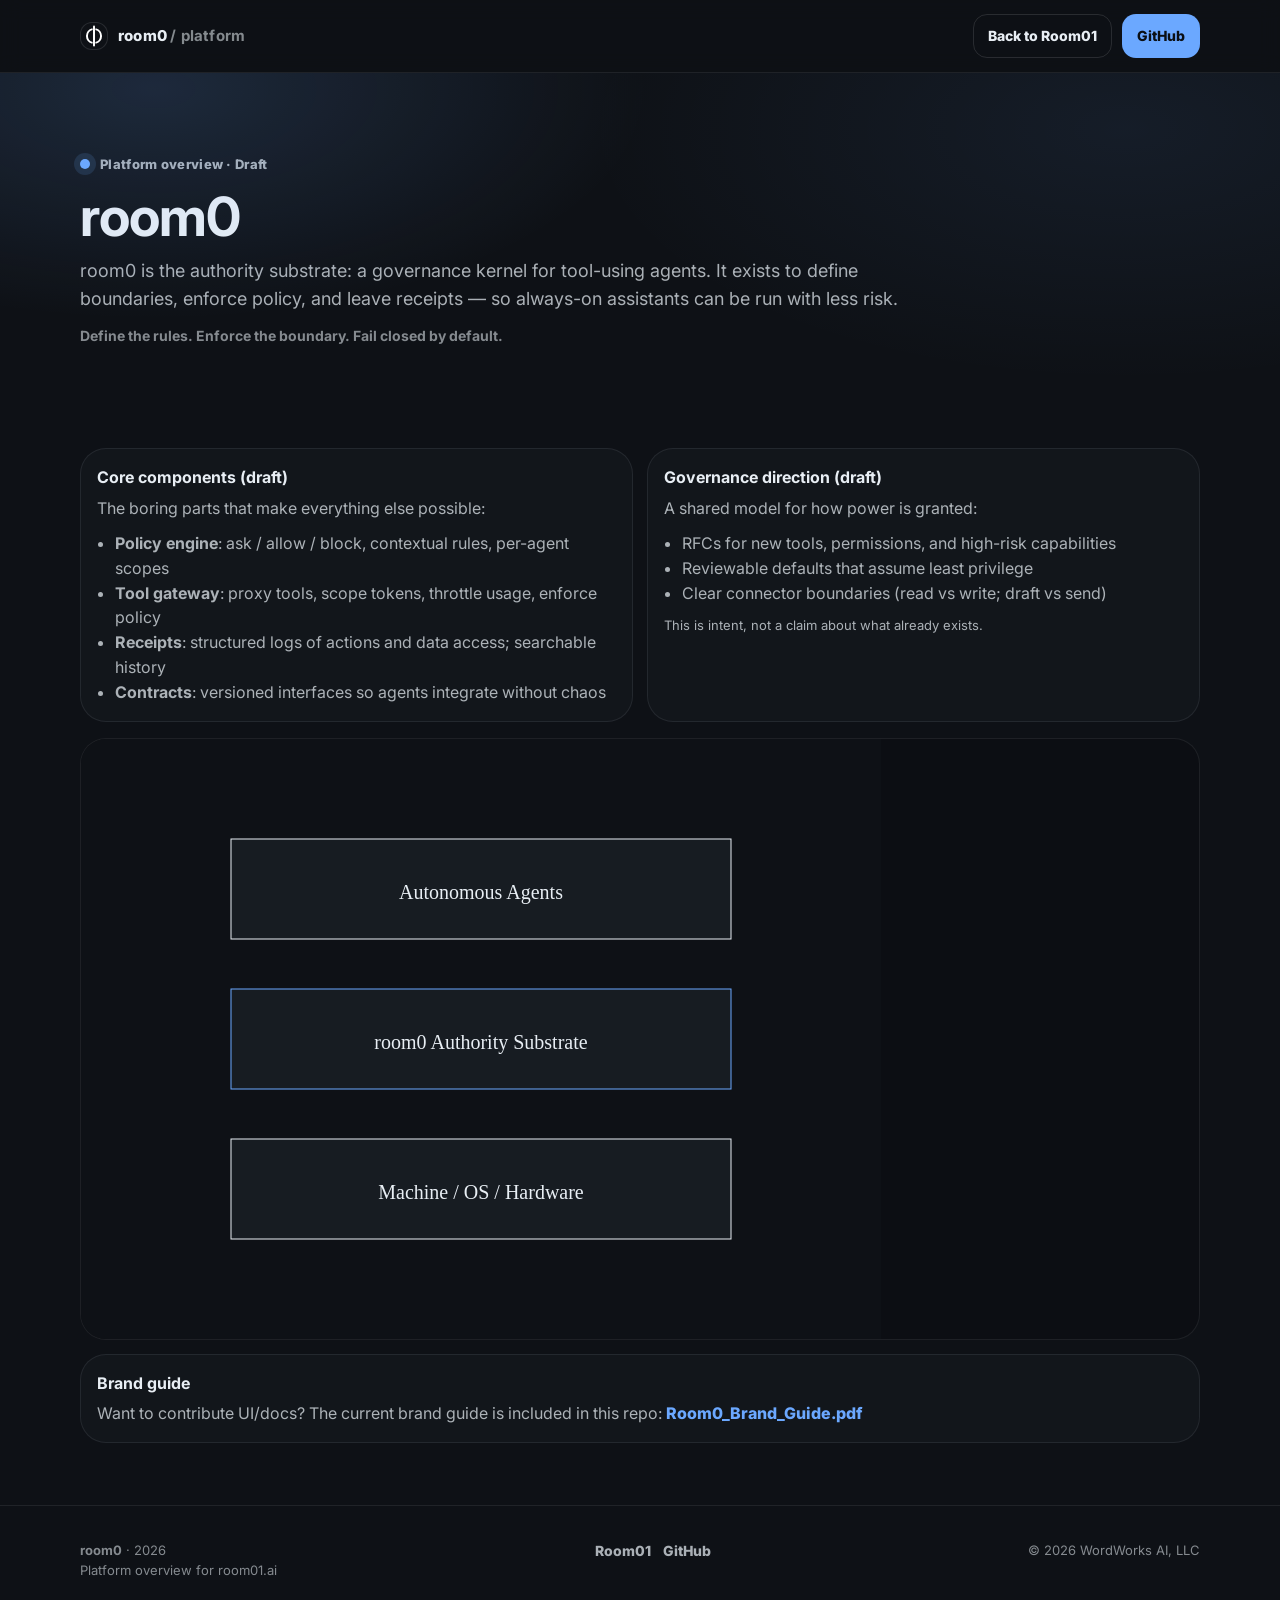
==== room0/index.html @ 75118dae "Initial import of room01.ai static landing page" ====
<!doctype html>
<html lang="en">
<head>
  <meta charset="utf-8" />
  <meta name="viewport" content="width=device-width,initial-scale=1" />
  <meta name="theme-color" content="#0E1116" />
  <title>room0 — authority substrate for autonomous systems</title>
  <meta name="description" content="room0 is the governance kernel behind room01: policy engine, tool gateway, receipts, and versioned contracts for running tool-using agents on an appliance." />

  <link rel="icon" href="../assets/favicon.svg" type="image/svg+xml" />

  <link rel="preconnect" href="https://fonts.googleapis.com">
  <link rel="preconnect" href="https://fonts.gstatic.com" crossorigin>
  <link href="https://fonts.googleapis.com/css2?family=Inter:wght@400;600;700;800;900&family=JetBrains+Mono:wght@400;600&display=swap" rel="stylesheet">

  <link rel="stylesheet" href="../styles.css" />
</head>

<body>
  <a class="skip" href="#main">Skip to content</a>

  <header class="site-header">
    <div class="container header-inner">
      <a class="brand" href="../">
        <span class="brand-mark" aria-hidden="true">
          <img src="../assets/room01-icon-mono-white.svg" alt="" class="brand-mark-img" loading="eager" decoding="async"/></span>
        <span class="brand-name">room0 <span class="muted">/ platform</span></span>
      </a>

      <nav class="nav" aria-label="Primary">
        <a class="btn btn-ghost" href="../">Back to Room01</a>
        <a class="btn btn-primary" href="https://github.com/WORDWORKS-ORG/room01" target="_blank" rel="noreferrer">GitHub</a>
      </nav>
    </div>
  </header>

  <main id="main">
    <section class="hero" style="padding-bottom: 40px;">
      <div class="container">
        <p class="kicker"><span class="dot"></span> Platform overview · Draft</p>
        <h1>room0</h1>
        <p class="lead" style="max-width: 860px;">
          room0 is the authority substrate: a governance kernel for tool-using agents.
          It exists to define boundaries, enforce policy, and leave receipts — so always-on assistants can be run with less risk.
        </p>
        <p class="tagline"><b>Define the rules.</b> <span style="color: var(--muted2);">Enforce the boundary. Fail closed by default.</span></p>
      </div>
    </section>

    <section class="section">
      <div class="container">
        <div class="grid-2">
          <div class="item reveal">
            <h3>Core components (draft)</h3>
            <p style="margin:0 0 10px; color: var(--muted);">
              The boring parts that make everything else possible:
            </p>
            <ul style="margin:0; padding-left: 18px; color: var(--muted);">
              <li><b>Policy engine</b>: ask / allow / block, contextual rules, per-agent scopes</li>
              <li><b>Tool gateway</b>: proxy tools, scope tokens, throttle usage, enforce policy</li>
              <li><b>Receipts</b>: structured logs of actions and data access; searchable history</li>
              <li><b>Contracts</b>: versioned interfaces so agents integrate without chaos</li>
            </ul>
          </div>

          <div class="item reveal">
            <h3>Governance direction (draft)</h3>
            <p style="margin:0 0 10px; color: var(--muted);">
              A shared model for how power is granted:
            </p>
            <ul style="margin:0; padding-left: 18px; color: var(--muted);">
              <li>RFCs for new tools, permissions, and high-risk capabilities</li>
              <li>Reviewable defaults that assume least privilege</li>
              <li>Clear connector boundaries (read vs write; draft vs send)</li>
            </ul>
            <p class="fineprint" style="margin-top: 10px;">
              This is intent, not a claim about what already exists.
            </p>
          </div>
        </div>

        <div class="diagram reveal" style="margin-top: 16px;">
          <img src="../assets/authority_substrate_diagram.svg" alt="Diagram: Autonomous agents above room0 authority substrate above machine / OS / hardware" loading="lazy">
        </div>

        <div class="item reveal" style="margin-top: 14px;">
          <h3>Brand guide</h3>
          <p style="margin:0; color: var(--muted);">
            Want to contribute UI/docs? The current brand guide is included in this repo:
            <a class="link" href="../brand/Room0_Brand_Guide.pdf">Room0_Brand_Guide.pdf</a>
          </p>
        </div>
      </div>
    </section>

  </main>

  <footer class="site-footer">
    <div class="container footer-inner">
      <div class="footer-note">
        <b>room0</b> · <span class="js-year"></span><br/>
        Platform overview for room01.ai
      </div>

      <div class="footer-links">
        <a href="../">Room01</a>
        <a href="https://github.com/WORDWORKS-ORG/room01" target="_blank" rel="noreferrer">GitHub</a>
      </div>

      <div class="copyright">
        © <span class="js-year"></span> WordWorks AI, LLC
      </div>

</div>
  </footer>

  <script src="../script.js"></script>
</body>
</html>
---- styles.css ----
/* Room01 / Room0 landing page (final)
   Principles: silence over noise, geometry over illustration, space over decoration.
*/

:root{
  --bg: #0E1116;
  --surface: #171C22;
  --surface2: rgba(23, 28, 34, .6);
  --text: #E8EEF4;
  --muted: rgba(232,238,244,.72);
  --muted2: rgba(232,238,244,.55);
  --border: rgba(232,238,244,.12);
  --border2: rgba(232,238,244,.08);
  --accent: #6BA8FF;
  --accentSoft: rgba(107,168,255,.18);
  --shadow: 0 18px 55px rgba(0,0,0,.45);
  --radius: 18px;
  --radius2: 26px;
  --max: 1120px;
  --ring: 0 0 0 3px rgba(107,168,255,.22);
  --font: "Inter", ui-sans-serif, system-ui, -apple-system, Segoe UI, Roboto, Helvetica, Arial, "Apple Color Emoji","Segoe UI Emoji";
  --mono: "JetBrains Mono", ui-monospace, SFMono-Regular, Menlo, Monaco, Consolas, "Liberation Mono", "Courier New", monospace;
}

*{ box-sizing:border-box; }
html{ scroll-behavior:smooth; }
body{
  margin:0;
  font-family: var(--font);
  color: var(--text);
  background: var(--bg);
  line-height:1.55;
}

img{ max-width:100%; display:block; }
a{ color: inherit; }
.container{ width:min(var(--max), calc(100% - 40px)); margin:0 auto; }

.skip{
  position:absolute; left:-999px; top:auto;
  width:1px; height:1px; overflow:hidden;
}
.skip:focus{
  left:20px; top:16px; width:auto; height:auto;
  padding:10px 12px;
  background: var(--surface);
  border: 1px solid var(--border);
  border-radius: 12px;
  z-index: 9999;
  box-shadow: var(--shadow);
}


/* A11y */
.sr-only{
  position:absolute;
  width:1px;
  height:1px;
  padding:0;
  margin:-1px;
  overflow:hidden;
  clip:rect(0,0,0,0);
  border:0;
}

/* Header */
.site-header{
  position: sticky;
  top: 0;
  z-index: 30;
  backdrop-filter: blur(10px);
  background: rgba(14,17,22,.72);
  border-bottom: 1px solid var(--border2);
}
.header-inner{
  display:flex;
  align-items:center;
  justify-content:space-between;
  gap:16px;
  padding: 14px 0;
}

.brand{
  display:flex;
  align-items:center;
  gap:10px;
  text-decoration:none;
  font-weight: 800;
  letter-spacing:.2px;
}
.brand-mark{
  width: 28px; height: 28px;
  border-radius: 12px;
  border: 1px solid var(--border);
  background: var(--bg);
  display:grid; place-items:center;
}

.brand-mark-img{
  width: 22px;
  height: 22px;
  display:block;
}
.brand-mark svg{ width: 22px; height: 22px; }
.brand-name{ font-size: 15px; }
.brand-name .muted{ color: var(--muted2); font-weight: 700; }

.nav{
  display:flex;
  align-items:center;
  gap:10px;
}
.nav-toggle{
  display:none;
  background: transparent;
  color: var(--text);
  border: 1px solid var(--border);
  border-radius: 12px;
  width: 44px;
  height: 42px;
}
.burger{
  display:block;
  width:18px;
  height:2px;
  background: var(--text);
  margin: 0 auto;
  position:relative;
  border-radius: 99px;
  opacity: .9;
}
.burger::before,.burger::after{
  content:"";
  position:absolute; left:0;
  width:18px; height:2px;
  background: var(--text);
  border-radius: 99px;
}
.burger::before{ top:-6px; }
.burger::after{ top:6px; }

.nav-links{
  display:flex;
  align-items:center;
  gap: 10px;
}
.nav-links a{
  text-decoration:none;
  color: var(--muted);
  font-weight: 700;
  font-size: 14px;
  padding: 8px 10px;
  border-radius: 12px;
}
.nav-links a:hover{ color: var(--text); background: rgba(255,255,255,.03); }

.header-cta{
  display:flex;
  gap: 10px;
  align-items:center;
}

/* Buttons */
.btn{
  display:inline-flex;
  align-items:center;
  justify-content:center;
  gap:8px;
  padding: 10px 14px;
  border-radius: 14px;
  border: 1px solid var(--border);
  background: rgba(255,255,255,.02);
  color: var(--text);
  font-weight: 800;
  font-size: 14px;
  text-decoration:none;
}
.btn:hover{ transform: translateY(-1px); }
.btn:active{ transform: translateY(0px); }
.btn:focus-visible{ outline:none; box-shadow: var(--ring); }

.btn-primary{
  background: var(--accent);
  border-color: rgba(107,168,255,.55);
  color: #0B0F14;
}
.btn-ghost{
  background: transparent;
  border-color: var(--border);
  color: var(--text);
}
.btn-small{
  padding: 8px 10px;
  border-radius: 12px;
  font-size: 13px;
}

/* Hero */
.hero{
  position: relative;
  padding: 78px 0 54px;
}
.hero::before{
  content:"";
  position:absolute;
  inset:0;
  background:
    radial-gradient(900px 420px at 12% 5%, rgba(107,168,255,.16), transparent 55%),
    radial-gradient(900px 420px at 88% 18%, rgba(107,168,255,.08), transparent 60%);
  pointer-events:none;
}
.hero-grid{
  position: relative;
  display:grid;
  grid-template-columns: 1.05fr .95fr;
  gap: 26px;
  align-items:start;
}
.kicker{
  display:inline-flex;
  align-items:center;
  gap:10px;
  color: var(--muted);
  font-weight: 800;
  font-size: 13px;
  letter-spacing:.3px;
  margin: 0 0 14px;
}
.kicker .dot{
  width:10px; height:10px;
  border-radius: 99px;
  background: var(--accent);
  box-shadow: 0 0 0 6px rgba(107,168,255,.14);
}
h1{
  font-size: clamp(34px, 4.3vw, 54px);
  line-height:1.06;
  margin: 0 0 12px;
  letter-spacing: -0.02em;
}
.lead{
  margin: 0 0 12px;
  color: var(--muted);
  font-size: 18px;
}
.tagline{
  margin: 10px 0 0;
  color: var(--muted2);
  font-weight: 700;
  font-size: 14px;
}
.hero-actions{
  display:flex;
  gap: 10px;
  flex-wrap: wrap;
  margin-top: 18px;
}
.fineprint{
  margin: 14px 0 0;
  color: var(--muted2);
  font-size: 13px;
}

/* Cards */
.card{
  background: rgba(23, 28, 34, .72);
  border: 1px solid var(--border2);
  border-radius: var(--radius2);
  box-shadow: 0 16px 45px rgba(0,0,0,.35);
}
.card-inner{ padding: 16px; }

.hr{
  height:1px;
  background: var(--border2);
  margin: 10px 0;
}

.pill{
  display:inline-flex;
  align-items:center;
  gap:8px;
  padding: 6px 10px;
  border-radius: 999px;
  border: 1px solid rgba(107,168,255,.35);
  background: rgba(107,168,255,.10);
  color: var(--text);
  font-weight: 800;
  font-size: 12px;
}
.pill .mono{ font-family: var(--mono); font-weight: 700; font-size: 12px; color: rgba(232,238,244,.85); }

.thread{ display:flex; flex-direction:column; gap:10px; }
.bubble{
  border-radius: 16px;
  padding: 10px 12px;
  border: 1px solid var(--border2);
  background: rgba(0,0,0,.18);
}
.bubble-you{ align-self:flex-end; border-color: rgba(107,168,255,.26); background: rgba(107,168,255,.08); }
.bubble-room{ align-self:flex-start; }
.bubble-meta{
  font-size: 12px;
  font-weight: 900;
  color: rgba(232,238,244,.9);
  margin-bottom: 4px;
}
.bubble-text{ font-weight: 650; color: var(--text); }

.mini{
  margin-top: 12px;
  padding: 12px;
  border-radius: 18px;
  border: 1px solid var(--border2);
  background: rgba(0,0,0,.16);
}
.mini-row{
  display:flex;
  gap: 12px;
  align-items:baseline;
  margin: 8px 0;
}
.mini-label{
  width: 78px;
  font-size: 12px;
  font-weight: 900;
  letter-spacing:.3px;
  text-transform: uppercase;
  color: var(--muted2);
}
.mini-value{
  font-weight: 750;
  color: var(--text);
}
.mono{ font-family: var(--mono); font-size: 13px; }

/* Sections */
.section{ padding: 62px 0; }
.section.alt{
  background: rgba(255,255,255,.01);
  border-top: 1px solid var(--border2);
  border-bottom: 1px solid var(--border2);
}
.section-head{
  max-width: 860px;
  margin-bottom: 22px;
}
.section-head h2{
  margin: 0 0 10px;
  font-size: clamp(24px, 2.8vw, 34px);
  letter-spacing: -0.01em;
}
.section-head p{ margin:0; color: var(--muted); font-size: 16px; }

.grid{
  display:grid;
  grid-template-columns: repeat(3, 1fr);
  gap: 14px;
}
.grid-2{
  display:grid;
  grid-template-columns: repeat(2, 1fr);
  gap: 14px;
}

.item{
  padding: 16px;
  border-radius: var(--radius2);
  border: 1px solid var(--border2);
  background: rgba(23, 28, 34, .55);
}
.item h3{ margin: 0 0 6px; font-size: 16px; }
.item p{ margin: 0; color: var(--muted); }

.steps{
  display:grid;
  grid-template-columns: 1fr;
  gap: 12px;
}
.step{
  display:flex;
  gap: 12px;
  align-items:flex-start;
}
.step-num{
  width: 34px; height: 34px;
  border-radius: 12px;
  border: 1px solid rgba(107,168,255,.35);
  background: rgba(107,168,255,.10);
  color: var(--text);
  display:grid;
  place-items:center;
  font-weight: 900;
}
.step-body{
  flex:1;
  padding: 14px;
  border-radius: var(--radius2);
  border: 1px solid var(--border2);
  background: rgba(23, 28, 34, .55);
}
.step-body b{ color: var(--text); }
.step-body p{ margin: 6px 0 0; color: var(--muted); }

.diagram{
  margin-top: 14px;
  border-radius: var(--radius2);
  overflow:hidden;
  border: 1px solid var(--border2);
  background: rgba(0,0,0,.12);
}

.link{
  color: var(--accent);
  text-decoration:none;
  font-weight: 800;
}
.link:hover{ text-decoration: underline; }

/* Join */
.join{
  display:grid;
  grid-template-columns: 1.05fr .95fr;
  gap: 14px;
  align-items:stretch;
}
.form{
  padding: 16px;
}
label{ display:block; margin-bottom: 12px; }
label span{
  display:block;
  font-weight: 900;
  font-size: 13px;
  color: var(--muted2);
  margin-bottom: 6px;
}
input, textarea{
  width: 100%;
  padding: 10px 12px;
  border-radius: 14px;
  border: 1px solid var(--border2);
  background: rgba(0,0,0,.22);
  color: var(--text);
  font-family: var(--font);
  font-size: 14px;
}
textarea{ resize: vertical; min-height: 90px; }
input:focus, textarea:focus{ outline:none; box-shadow: var(--ring); border-color: rgba(107,168,255,.45); }
.checkbox{
  display:flex;
  gap: 10px;
  align-items:flex-start;
  margin: 8px 0 12px;
}
.checkbox input{
  width:18px; height:18px; margin-top: 2px;
}
.checkbox span{
  margin:0; font-weight: 700; color: var(--muted);
}

/* FAQ */
details{ padding: 0; }
details summary{
  cursor:pointer;
  list-style:none;
  font-weight: 900;
}
details summary::-webkit-details-marker{ display:none; }
details p{ margin-top: 10px; color: var(--muted); }

/* Footer */
.site-footer{
  padding: 34px 0;
  border-top: 1px solid var(--border2);
}
.footer-inner{
  display:flex;
  gap: 16px;
  justify-content: space-between;
  align-items:flex-start;
  flex-wrap: wrap;
}
.footer-links{
  display:flex;
  gap: 12px;
  align-items:center;
}
.footer-links a{
  text-decoration:none;
  color: var(--muted);
  font-weight: 800;
  font-size: 14px;
}
.footer-links a:hover{ color: var(--text); }
.footer-note{ color: var(--muted2); font-size: 13px; }
/* Reveal */
.reveal{
  opacity: 0;
  transform: translateY(10px);
  transition: opacity .55s ease, transform .55s ease;
}
.reveal.visible{
  opacity: 1;
  transform: translateY(0);
}

@media (max-width: 980px){
  .hero-grid{ grid-template-columns: 1fr; }
  .join{ grid-template-columns: 1fr; }
  .grid{ grid-template-columns: 1fr; }
  .grid-2{ grid-template-columns: 1fr; }
}

@media (max-width: 840px){
  .nav-toggle{ display:inline-flex; align-items:center; justify-content:center; }
  .nav-links{
    position:absolute;
    right:20px;
    top:64px;
    background: rgba(14,17,22,.92);
    border: 1px solid var(--border2);
    border-radius: 16px;
    padding:10px;
    display:none;
    flex-direction:column;
    min-width: 210px;
    box-shadow: var(--shadow);
  }
  .nav-links.open{ display:flex; }
  .header-cta{ display:none; }
}

@media (prefers-reduced-motion: reduce){
  html{ scroll-behavior:auto; }
  .reveal{ opacity:1; transform:none; transition:none; }
  .btn:hover{ transform:none; }
}

.copyright{ color: var(--muted2); font-size: 13px; text-align:right; }
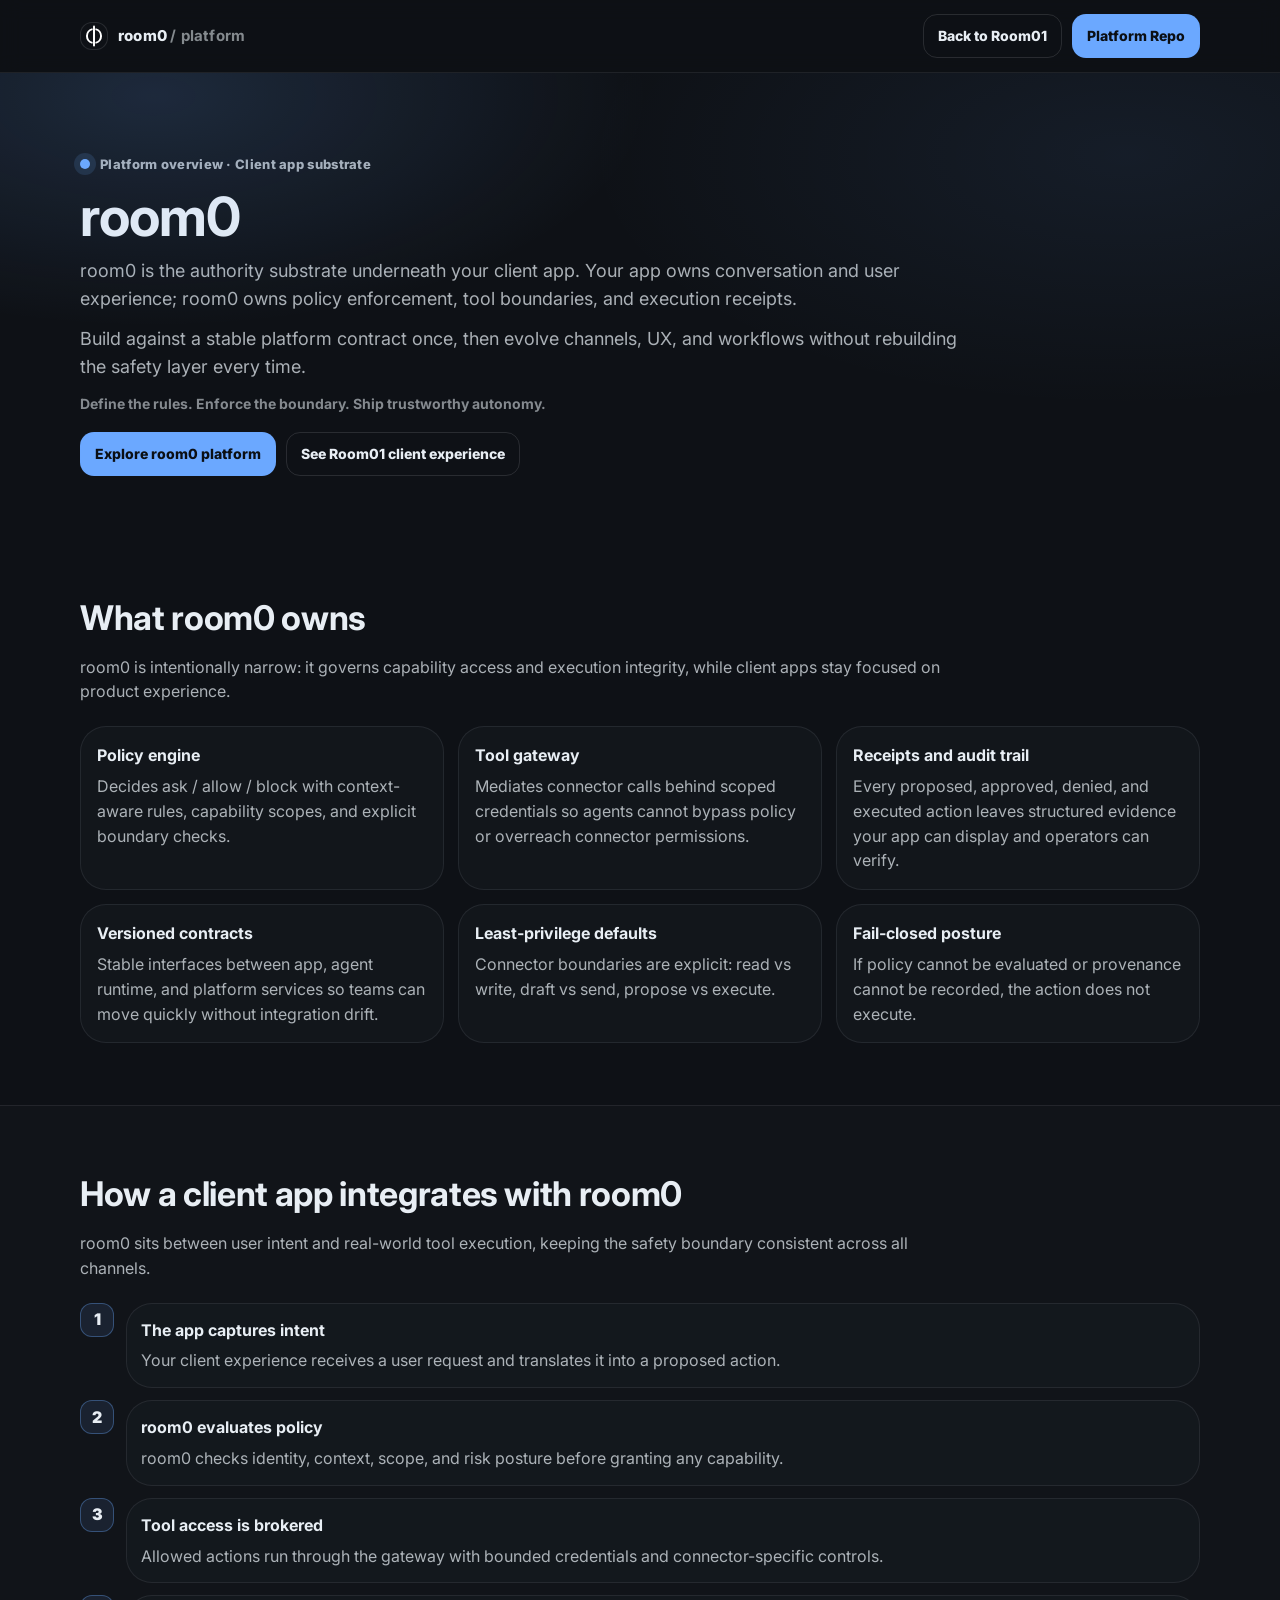
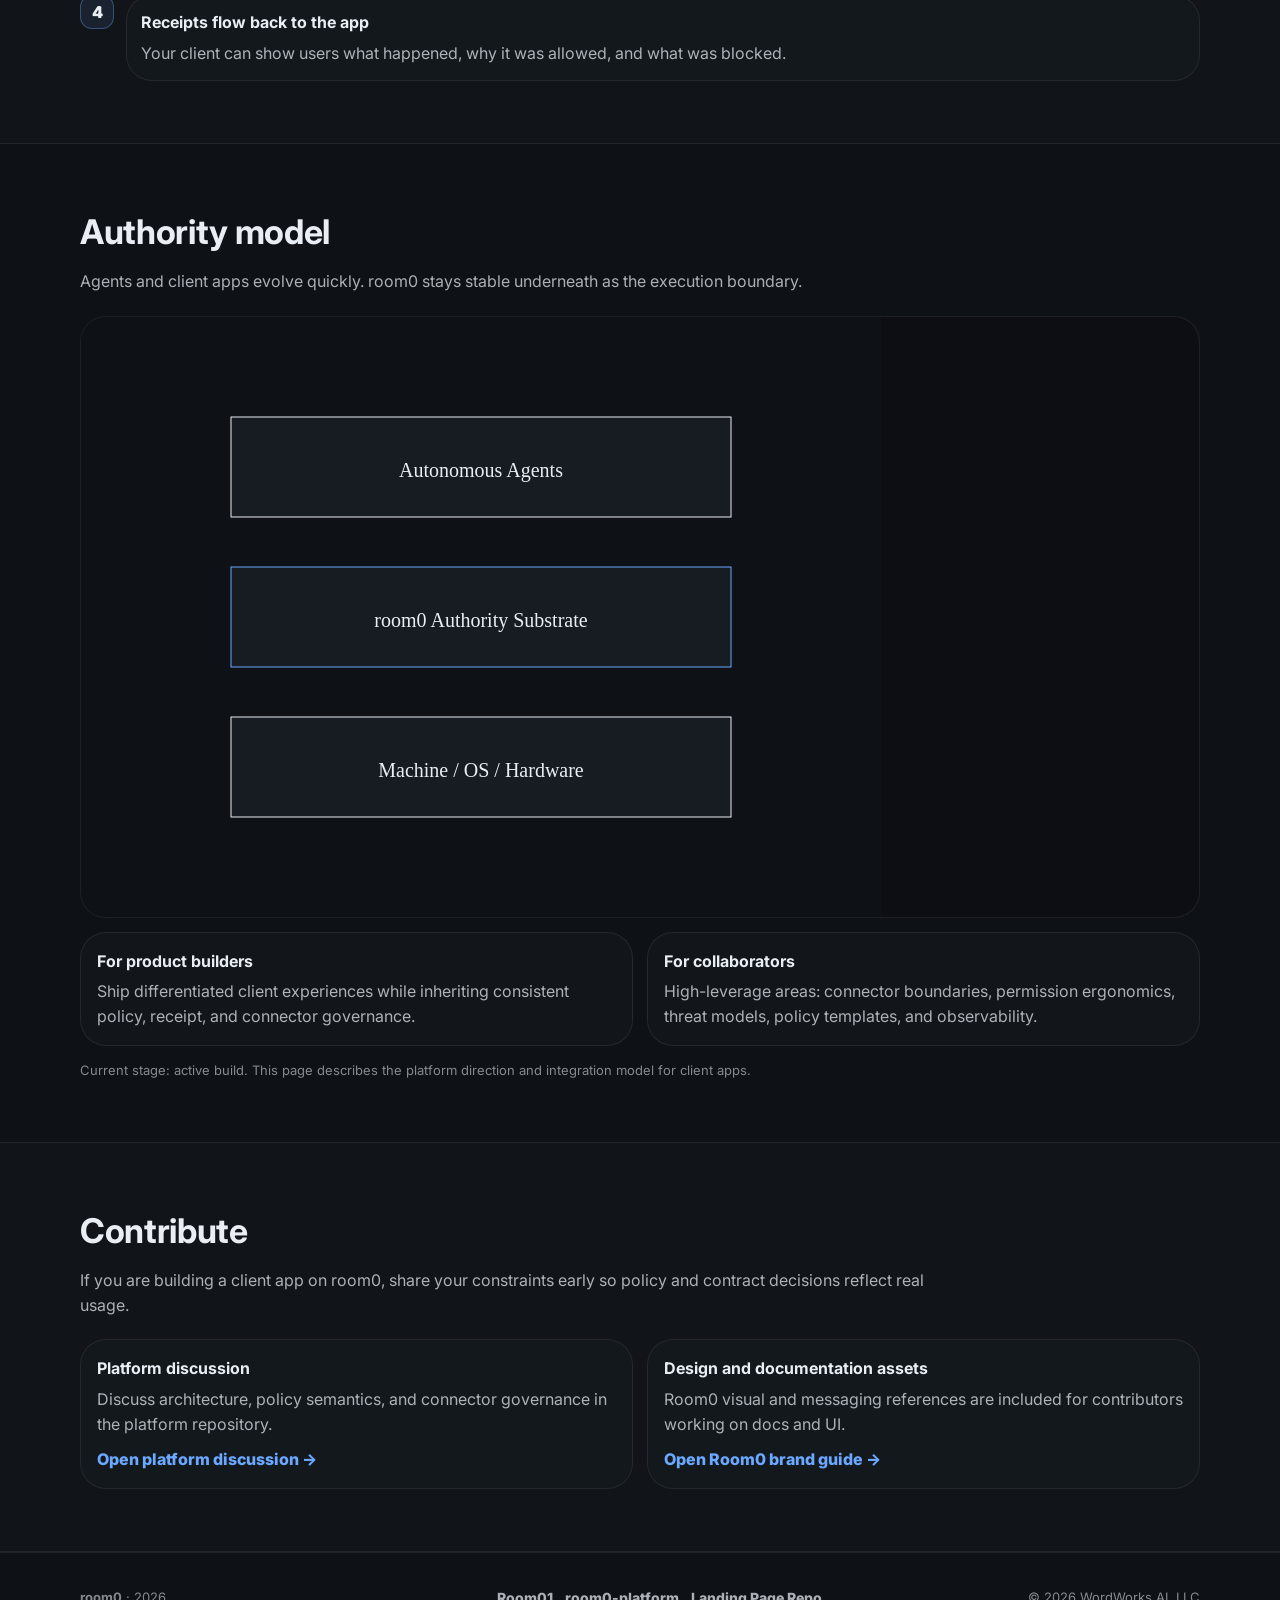
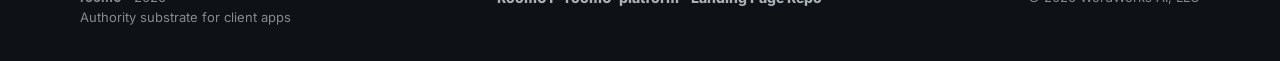
==== commit ed322551: "Update room0 page messaging for platform substrate" ====
--- a/room0/index.html
+++ b/room0/index.html
@@ -4,8 +4,8 @@
   <meta charset="utf-8" />
   <meta name="viewport" content="width=device-width,initial-scale=1" />
   <meta name="theme-color" content="#0E1116" />
-  <title>room0 — authority substrate for autonomous systems</title>
-  <meta name="description" content="room0 is the governance kernel behind room01: policy engine, tool gateway, receipts, and versioned contracts for running tool-using agents on an appliance." />
+  <title>room0 — authority substrate for client apps</title>
+  <meta name="description" content="room0 is the platform substrate for client apps like room01: policy enforcement, tool gateway control, receipts, and versioned contracts for trustworthy autonomous execution." />
 
   <link rel="icon" href="../assets/favicon.svg" type="image/svg+xml" />
 
@@ -29,66 +29,166 @@
 
       <nav class="nav" aria-label="Primary">
         <a class="btn btn-ghost" href="../">Back to Room01</a>
-        <a class="btn btn-primary" href="https://github.com/WORDWORKS-ORG/room01" target="_blank" rel="noreferrer">GitHub</a>
+        <a class="btn btn-primary" href="https://github.com/WordWorks-ai/room0-platform" target="_blank" rel="noreferrer">Platform Repo</a>
       </nav>
     </div>
   </header>
 
   <main id="main">
-    <section class="hero" style="padding-bottom: 40px;">
-      <div class="container">
-        <p class="kicker"><span class="dot"></span> Platform overview · Draft</p>
+    <section class="hero">
+      <div class="container">
+        <p class="kicker"><span class="dot"></span> Platform overview · Client app substrate</p>
         <h1>room0</h1>
-        <p class="lead" style="max-width: 860px;">
-          room0 is the authority substrate: a governance kernel for tool-using agents.
-          It exists to define boundaries, enforce policy, and leave receipts — so always-on assistants can be run with less risk.
+        <p class="lead" style="max-width: 900px;">
+          room0 is the authority substrate underneath your client app. Your app owns conversation and user experience; room0 owns policy enforcement, tool boundaries, and execution receipts.
         </p>
-        <p class="tagline"><b>Define the rules.</b> <span style="color: var(--muted2);">Enforce the boundary. Fail closed by default.</span></p>
+        <p class="lead" style="max-width: 900px;">
+          Build against a stable platform contract once, then evolve channels, UX, and workflows without rebuilding the safety layer every time.
+        </p>
+        <p class="tagline"><b>Define the rules.</b> <span style="color: var(--muted2);">Enforce the boundary. Ship trustworthy autonomy.</span></p>
+        <div class="hero-actions">
+          <a class="btn btn-primary" href="https://github.com/WordWorks-ai/room0-platform" target="_blank" rel="noreferrer">Explore room0 platform</a>
+          <a class="btn btn-ghost" href="../">See Room01 client experience</a>
+        </div>
       </div>
     </section>
 
     <section class="section">
       <div class="container">
+        <div class="section-head">
+          <h2>What room0 owns</h2>
+          <p>
+            room0 is intentionally narrow: it governs capability access and execution integrity, while client apps stay focused on product experience.
+          </p>
+        </div>
+
+        <div class="grid">
+          <div class="item reveal">
+            <h3>Policy engine</h3>
+            <p>Decides ask / allow / block with context-aware rules, capability scopes, and explicit boundary checks.</p>
+          </div>
+          <div class="item reveal">
+            <h3>Tool gateway</h3>
+            <p>Mediates connector calls behind scoped credentials so agents cannot bypass policy or overreach connector permissions.</p>
+          </div>
+          <div class="item reveal">
+            <h3>Receipts and audit trail</h3>
+            <p>Every proposed, approved, denied, and executed action leaves structured evidence your app can display and operators can verify.</p>
+          </div>
+          <div class="item reveal">
+            <h3>Versioned contracts</h3>
+            <p>Stable interfaces between app, agent runtime, and platform services so teams can move quickly without integration drift.</p>
+          </div>
+          <div class="item reveal">
+            <h3>Least-privilege defaults</h3>
+            <p>Connector boundaries are explicit: read vs write, draft vs send, propose vs execute.</p>
+          </div>
+          <div class="item reveal">
+            <h3>Fail-closed posture</h3>
+            <p>If policy cannot be evaluated or provenance cannot be recorded, the action does not execute.</p>
+          </div>
+        </div>
+      </div>
+    </section>
+
+    <section class="section alt">
+      <div class="container">
+        <div class="section-head">
+          <h2>How a client app integrates with room0</h2>
+          <p>
+            room0 sits between user intent and real-world tool execution, keeping the safety boundary consistent across all channels.
+          </p>
+        </div>
+
+        <div class="steps">
+          <div class="step reveal">
+            <div class="step-num">1</div>
+            <div class="step-body">
+              <b>The app captures intent</b>
+              <p>Your client experience receives a user request and translates it into a proposed action.</p>
+            </div>
+          </div>
+
+          <div class="step reveal">
+            <div class="step-num">2</div>
+            <div class="step-body">
+              <b>room0 evaluates policy</b>
+              <p>room0 checks identity, context, scope, and risk posture before granting any capability.</p>
+            </div>
+          </div>
+
+          <div class="step reveal">
+            <div class="step-num">3</div>
+            <div class="step-body">
+              <b>Tool access is brokered</b>
+              <p>Allowed actions run through the gateway with bounded credentials and connector-specific controls.</p>
+            </div>
+          </div>
+
+          <div class="step reveal">
+            <div class="step-num">4</div>
+            <div class="step-body">
+              <b>Receipts flow back to the app</b>
+              <p>Your client can show users what happened, why it was allowed, and what was blocked.</p>
+            </div>
+          </div>
+        </div>
+      </div>
+    </section>
+
+    <section class="section">
+      <div class="container">
+        <div class="section-head">
+          <h2>Authority model</h2>
+          <p>
+            Agents and client apps evolve quickly. room0 stays stable underneath as the execution boundary.
+          </p>
+        </div>
+
+        <div class="diagram reveal">
+          <img src="../assets/authority_substrate_diagram.svg" alt="Diagram: Autonomous agents above room0 authority substrate above machine / OS / hardware" loading="lazy">
+        </div>
+
+        <div class="grid-2" style="margin-top: 14px;">
+          <div class="item reveal">
+            <h3>For product builders</h3>
+            <p>Ship differentiated client experiences while inheriting consistent policy, receipt, and connector governance.</p>
+          </div>
+          <div class="item reveal">
+            <h3>For collaborators</h3>
+            <p>High-leverage areas: connector boundaries, permission ergonomics, threat models, policy templates, and observability.</p>
+          </div>
+        </div>
+
+        <p class="fineprint">Current stage: active build. This page describes the platform direction and integration model for client apps.</p>
+      </div>
+    </section>
+
+    <section class="section alt">
+      <div class="container">
+        <div class="section-head">
+          <h2>Contribute</h2>
+          <p>
+            If you are building a client app on room0, share your constraints early so policy and contract decisions reflect real usage.
+          </p>
+        </div>
+
         <div class="grid-2">
           <div class="item reveal">
-            <h3>Core components (draft)</h3>
-            <p style="margin:0 0 10px; color: var(--muted);">
-              The boring parts that make everything else possible:
+            <h3>Platform discussion</h3>
+            <p>Discuss architecture, policy semantics, and connector governance in the platform repository.</p>
+            <p style="margin-top:10px;">
+              <a class="link" href="https://github.com/WordWorks-ai/room0-platform/discussions" target="_blank" rel="noreferrer">Open platform discussion →</a>
             </p>
-            <ul style="margin:0; padding-left: 18px; color: var(--muted);">
-              <li><b>Policy engine</b>: ask / allow / block, contextual rules, per-agent scopes</li>
-              <li><b>Tool gateway</b>: proxy tools, scope tokens, throttle usage, enforce policy</li>
-              <li><b>Receipts</b>: structured logs of actions and data access; searchable history</li>
-              <li><b>Contracts</b>: versioned interfaces so agents integrate without chaos</li>
-            </ul>
-          </div>
-
-          <div class="item reveal">
-            <h3>Governance direction (draft)</h3>
-            <p style="margin:0 0 10px; color: var(--muted);">
-              A shared model for how power is granted:
+          </div>
+
+          <div class="item reveal">
+            <h3>Design and documentation assets</h3>
+            <p>Room0 visual and messaging references are included for contributors working on docs and UI.</p>
+            <p style="margin-top:10px;">
+              <a class="link" href="../brand/Room0_Brand_Guide.pdf">Open Room0 brand guide →</a>
             </p>
-            <ul style="margin:0; padding-left: 18px; color: var(--muted);">
-              <li>RFCs for new tools, permissions, and high-risk capabilities</li>
-              <li>Reviewable defaults that assume least privilege</li>
-              <li>Clear connector boundaries (read vs write; draft vs send)</li>
-            </ul>
-            <p class="fineprint" style="margin-top: 10px;">
-              This is intent, not a claim about what already exists.
-            </p>
-          </div>
-        </div>
-
-        <div class="diagram reveal" style="margin-top: 16px;">
-          <img src="../assets/authority_substrate_diagram.svg" alt="Diagram: Autonomous agents above room0 authority substrate above machine / OS / hardware" loading="lazy">
-        </div>
-
-        <div class="item reveal" style="margin-top: 14px;">
-          <h3>Brand guide</h3>
-          <p style="margin:0; color: var(--muted);">
-            Want to contribute UI/docs? The current brand guide is included in this repo:
-            <a class="link" href="../brand/Room0_Brand_Guide.pdf">Room0_Brand_Guide.pdf</a>
-          </p>
+          </div>
         </div>
       </div>
     </section>
@@ -99,19 +199,20 @@
     <div class="container footer-inner">
       <div class="footer-note">
         <b>room0</b> · <span class="js-year"></span><br/>
-        Platform overview for room01.ai
+        Authority substrate for client apps
       </div>
 
       <div class="footer-links">
         <a href="../">Room01</a>
-        <a href="https://github.com/WORDWORKS-ORG/room01" target="_blank" rel="noreferrer">GitHub</a>
+        <a href="https://github.com/WordWorks-ai/room0-platform" target="_blank" rel="noreferrer">room0-platform</a>
+        <a href="https://github.com/WordWorks-ai/room01-ai-landing-page" target="_blank" rel="noreferrer">Landing Page Repo</a>
       </div>
 
       <div class="copyright">
         © <span class="js-year"></span> WordWorks AI, LLC
       </div>
 
-</div>
+    </div>
   </footer>
 
   <script src="../script.js"></script>
